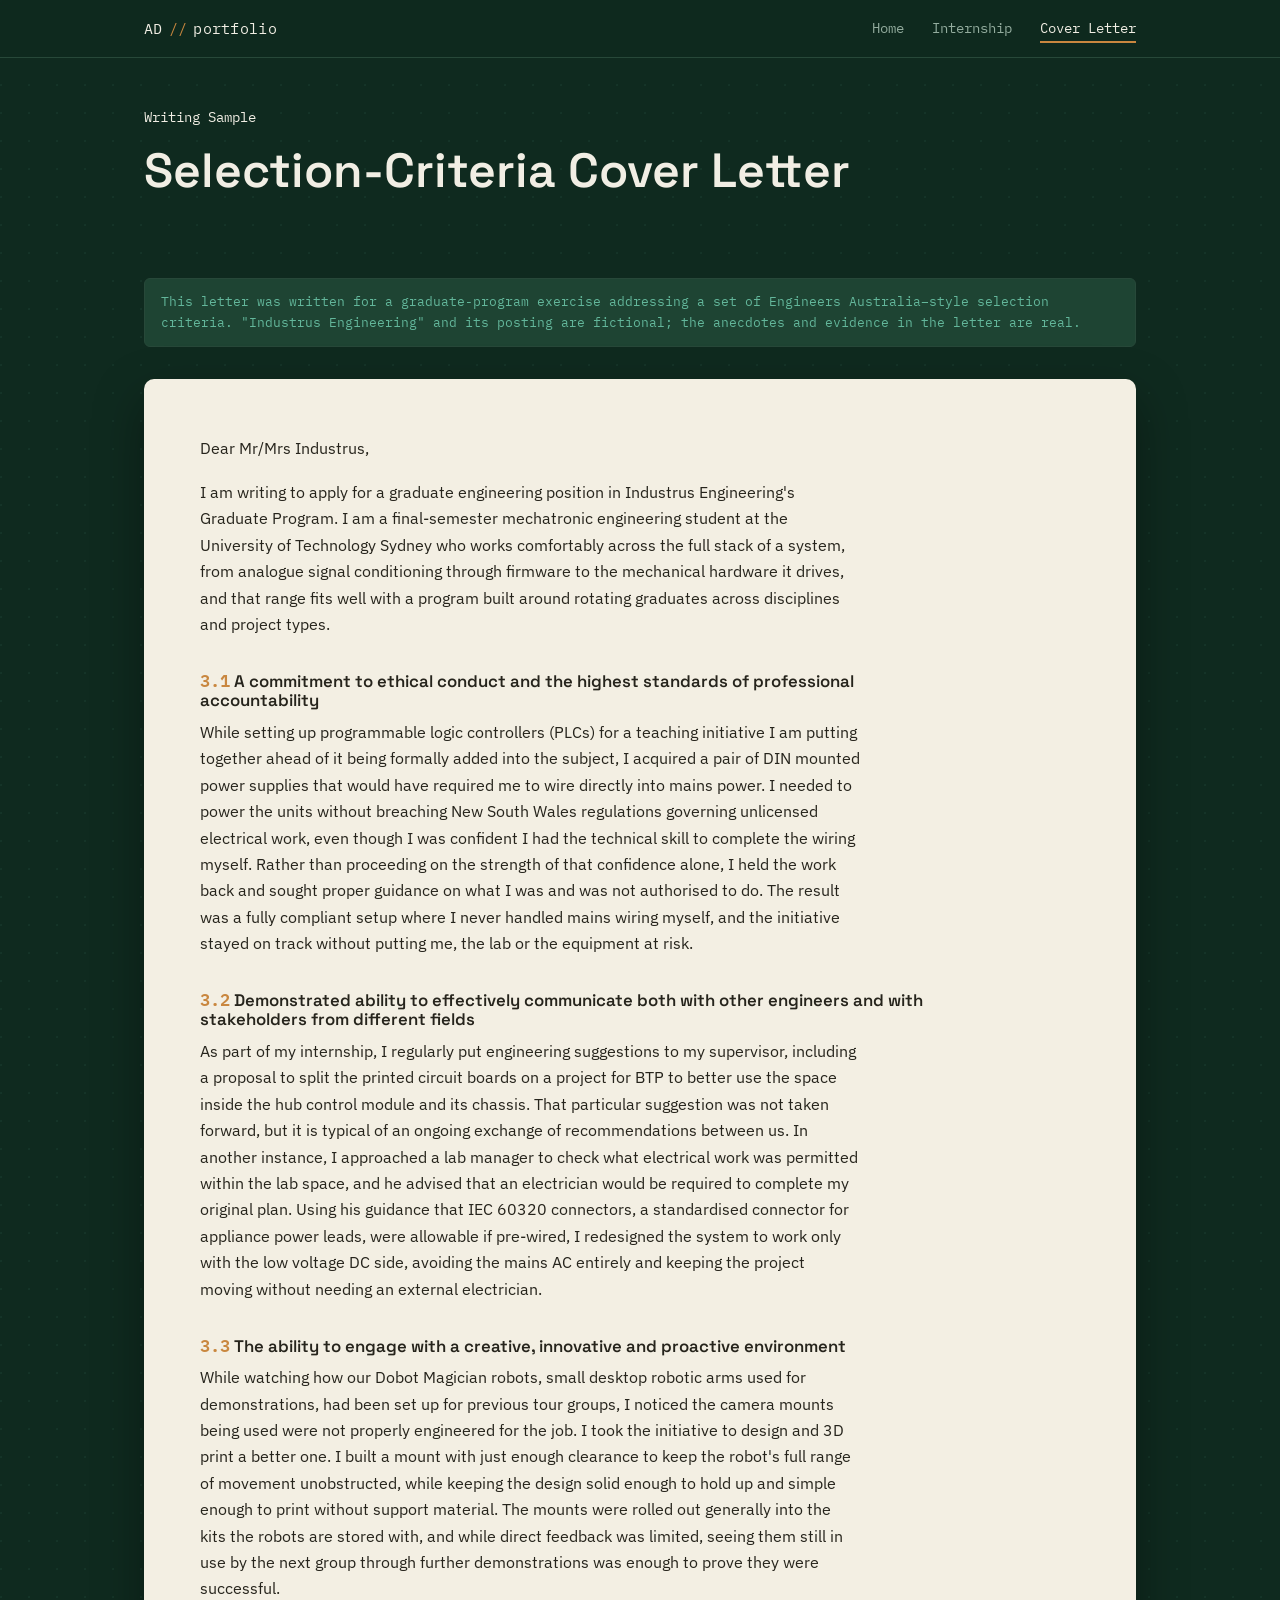
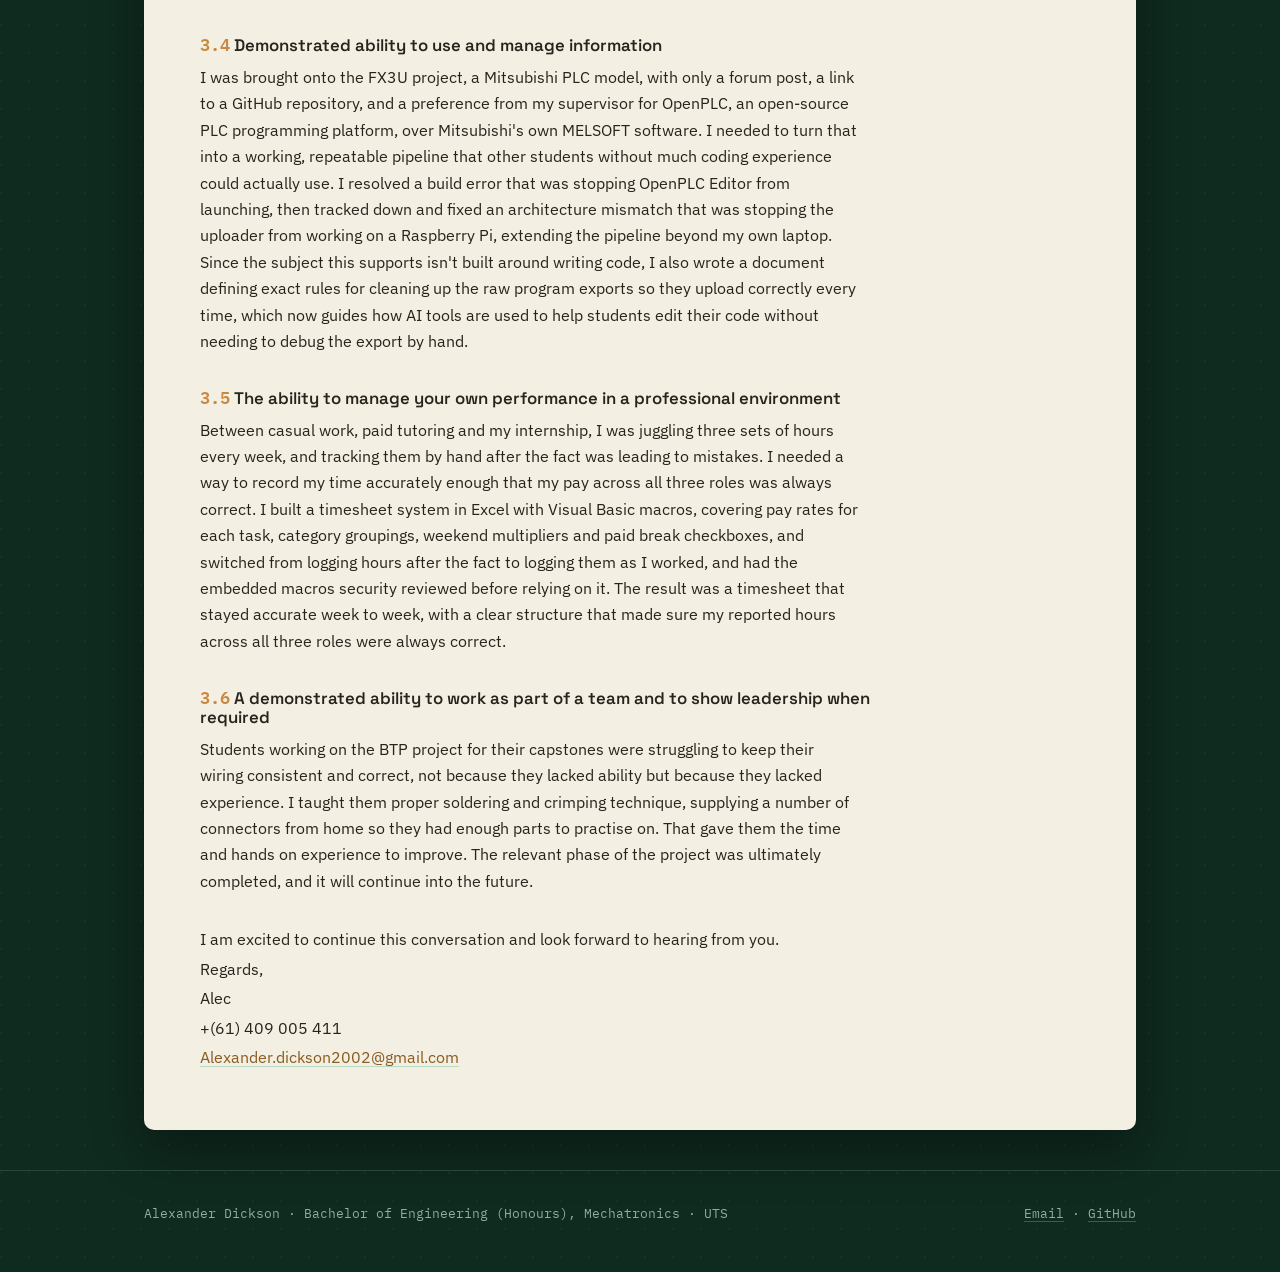
==== docs/cover-letter.html @ 845fa2f6 "Push initial website conversion" ====
<!DOCTYPE html>
<html lang="en">
<head>
<meta charset="UTF-8">
<meta name="viewport" content="width=device-width, initial-scale=1.0">
<title>Cover Letter Sample — Alexander Dickson</title>
<meta name="description" content="Sample selection-criteria cover letter by Alexander Dickson.">
<link rel="icon" href="data:image/svg+xml,<svg xmlns=%22http://www.w3.org/2000/svg%22 viewBox=%220 0 32 32%22><rect width=%2232%22 height=%2232%22 rx=%226%22 fill=%22%230F2A1F%22/><circle cx=%228%22 cy=%2216%22 r=%222.4%22 fill=%22%23C9873F%22/><circle cx=%2224%22 cy=%2216%22 r=%222.4%22 fill=%22%2363B79B%22/><line x1=%228%22 y1=%2216%22 x2=%2224%22 y2=%2216%22 stroke=%22%23C9873F%22 stroke-width=%222%22/></svg>">
<link rel="stylesheet" href="assets/css/style.css">
</head>
<body>

<nav class="site-nav">
  <div class="site-nav__inner">
    <a href="index.html" class="brand">AD<span class="brand__dot">//</span>portfolio</a>
    <button class="nav-toggle" aria-label="Toggle navigation" aria-expanded="false">&#9776;</button>
    <ul class="nav-links">
      <li><a href="index.html">Home</a></li>
      <li><a href="internship.html">Internship</a></li>
      <li><a href="cover-letter.html" aria-current="page">Cover Letter</a></li>
    </ul>
  </div>
</nav>

<main class="wrap wrap--wide">
  <header class="section" style="padding-top: 48px;">
    <p class="hero__eyebrow mono">Writing Sample</p>
    <h1>Selection-Criteria Cover Letter</h1>
  </header>

  <p class="doc-note">This letter was written for a graduate-program exercise addressing a set of Engineers Australia&ndash;style selection criteria. "Industrus Engineering" and its posting are fictional; the anecdotes and evidence in the letter are real.</p>

  <article class="doc-card">
    <p>Dear Mr/Mrs Industrus,</p>

    <p>I am writing to apply for a graduate engineering position in Industrus Engineering's Graduate Program. I am a final-semester mechatronic engineering student at the University of Technology Sydney who works comfortably across the full stack of a system, from analogue signal conditioning through firmware to the mechanical hardware it drives, and that range fits well with a program built around rotating graduates across disciplines and project types.</p>

    <h3><span class="mono">3.1</span> A commitment to ethical conduct and the highest standards of professional accountability</h3>
    <p>While setting up programmable logic controllers (PLCs) for a teaching initiative I am putting together ahead of it being formally added into the subject, I acquired a pair of DIN mounted power supplies that would have required me to wire directly into mains power. I needed to power the units without breaching New South Wales regulations governing unlicensed electrical work, even though I was confident I had the technical skill to complete the wiring myself. Rather than proceeding on the strength of that confidence alone, I held the work back and sought proper guidance on what I was and was not authorised to do. The result was a fully compliant setup where I never handled mains wiring myself, and the initiative stayed on track without putting me, the lab or the equipment at risk.</p>

    <h3><span class="mono">3.2</span> Demonstrated ability to effectively communicate both with other engineers and with stakeholders from different fields</h3>
    <p>As part of my internship, I regularly put engineering suggestions to my supervisor, including a proposal to split the printed circuit boards on a project for BTP to better use the space inside the hub control module and its chassis. That particular suggestion was not taken forward, but it is typical of an ongoing exchange of recommendations between us. In another instance, I approached a lab manager to check what electrical work was permitted within the lab space, and he advised that an electrician would be required to complete my original plan. Using his guidance that IEC 60320 connectors, a standardised connector for appliance power leads, were allowable if pre-wired, I redesigned the system to work only with the low voltage DC side, avoiding the mains AC entirely and keeping the project moving without needing an external electrician.</p>

    <h3><span class="mono">3.3</span> The ability to engage with a creative, innovative and proactive environment</h3>
    <p>While watching how our Dobot Magician robots, small desktop robotic arms used for demonstrations, had been set up for previous tour groups, I noticed the camera mounts being used were not properly engineered for the job. I took the initiative to design and 3D print a better one. I built a mount with just enough clearance to keep the robot's full range of movement unobstructed, while keeping the design solid enough to hold up and simple enough to print without support material. The mounts were rolled out generally into the kits the robots are stored with, and while direct feedback was limited, seeing them still in use by the next group through further demonstrations was enough to prove they were successful.</p>

    <h3><span class="mono">3.4</span> Demonstrated ability to use and manage information</h3>
    <p>I was brought onto the FX3U project, a Mitsubishi PLC model, with only a forum post, a link to a GitHub repository, and a preference from my supervisor for OpenPLC, an open-source PLC programming platform, over Mitsubishi's own MELSOFT software. I needed to turn that into a working, repeatable pipeline that other students without much coding experience could actually use. I resolved a build error that was stopping OpenPLC Editor from launching, then tracked down and fixed an architecture mismatch that was stopping the uploader from working on a Raspberry Pi, extending the pipeline beyond my own laptop. Since the subject this supports isn't built around writing code, I also wrote a document defining exact rules for cleaning up the raw program exports so they upload correctly every time, which now guides how AI tools are used to help students edit their code without needing to debug the export by hand.</p>

    <h3><span class="mono">3.5</span> The ability to manage your own performance in a professional environment</h3>
    <p>Between casual work, paid tutoring and my internship, I was juggling three sets of hours every week, and tracking them by hand after the fact was leading to mistakes. I needed a way to record my time accurately enough that my pay across all three roles was always correct. I built a timesheet system in Excel with Visual Basic macros, covering pay rates for each task, category groupings, weekend multipliers and paid break checkboxes, and switched from logging hours after the fact to logging them as I worked, and had the embedded macros security reviewed before relying on it. The result was a timesheet that stayed accurate week to week, with a clear structure that made sure my reported hours across all three roles were always correct.</p>

    <h3><span class="mono">3.6</span> A demonstrated ability to work as part of a team and to show leadership when required</h3>
    <p>Students working on the BTP project for their capstones were struggling to keep their wiring consistent and correct, not because they lacked ability but because they lacked experience. I taught them proper soldering and crimping technique, supplying a number of connectors from home so they had enough parts to practise on. That gave them the time and hands on experience to improve. The relevant phase of the project was ultimately completed, and it will continue into the future.</p>

    <div class="sign-off">
      <p>I am excited to continue this conversation and look forward to hearing from you.</p>
      <p>Regards,</p>
      <p>Alec</p>
      <p>+(61) 409 005 411</p>
      <p><a href="mailto:Alexander.dickson2002@gmail.com">Alexander.dickson2002@gmail.com</a></p>
    </div>
  </article>
</main>

<footer class="site-footer">
  <div class="site-footer__inner">
    <span>Alexander Dickson &middot; Bachelor of Engineering (Honours), Mechatronics &middot; UTS</span>
    <span><a href="mailto:alexander.dickson2002@gmail.com">Email</a> &middot; <a href="https://github.com/AlecDicko" target="_blank" rel="noopener">GitHub</a></span>
  </div>
</footer>

<script src="assets/js/main.js"></script>
</body>
</html>
---- docs/assets/css/style.css ----
/* =========================================================
   Alexander Dickson — Mechatronic Engineering Portfolio
   Design language: PCB fabrication — solder-mask green,
   copper traces, silkscreen text.
   ========================================================= */

@import url('https://fonts.googleapis.com/css2?family=Space+Grotesk:wght@500;600;700&family=IBM+Plex+Sans:wght@400;500;600&family=IBM+Plex+Mono:wght@400;500&display=swap');

:root {
  --bg: #0F2A1F;
  --panel: #17392B;
  --panel-light: #1E4433;
  --paper: #F3EFE3;
  --paper-ink: #26241C;
  --ink: #F1EEE4;
  --muted: #93AC9E;
  --copper: #C9873F;
  --copper-bright: #E1A25A;
  --trace: #63B79B;
  --border: #274839;
  --max: 780px;

  color-scheme: dark;
}

* { box-sizing: border-box; }

html {
  scroll-behavior: smooth;
  scroll-padding-top: 84px;
}

body {
  margin: 0;
  background: var(--bg);
  background-image:
    radial-gradient(circle at 1px 1px, rgba(99, 183, 155, 0.07) 1px, transparent 1px);
  background-size: 28px 28px;
  color: var(--ink);
  font-family: 'IBM Plex Sans', -apple-system, BlinkMacSystemFont, sans-serif;
  font-size: 16px;
  line-height: 1.65;
  -webkit-font-smoothing: antialiased;
}

h1, h2, h3 {
  font-family: 'Space Grotesk', 'IBM Plex Sans', sans-serif;
  line-height: 1.15;
  margin: 0 0 0.5em 0;
  font-weight: 600;
}

h1 { font-size: clamp(2.1rem, 4vw, 3rem); }
h2 { font-size: clamp(1.5rem, 2.6vw, 1.9rem); color: var(--copper-bright); }
h3 { font-size: 1.15rem; color: var(--ink); }

p { margin: 0 0 1.1em 0; max-width: 68ch; }

a {
  color: var(--trace);
  text-decoration-color: rgba(99, 183, 155, 0.4);
  text-underline-offset: 3px;
  transition: color 0.15s ease, text-decoration-color 0.15s ease;
}
a:hover, a:focus-visible { color: var(--copper-bright); text-decoration-color: var(--copper-bright); }

:focus-visible {
  outline: 2px solid var(--copper-bright);
  outline-offset: 3px;
}

.mono {
  font-family: 'IBM Plex Mono', monospace;
}

/* ---------- Layout shell ---------- */

.wrap {
  max-width: var(--max);
  margin: 0 auto;
  padding: 0 24px;
}

.wrap--wide {
  max-width: 1040px;
}

/* ---------- Nav ---------- */

.site-nav {
  position: sticky;
  top: 0;
  z-index: 50;
  background: rgba(15, 42, 31, 0.92);
  -webkit-backdrop-filter: blur(6px);
  backdrop-filter: blur(6px);
  border-bottom: 1px solid var(--border);
}

.site-nav__inner {
  max-width: 1040px;
  margin: 0 auto;
  padding: 16px 24px;
  display: flex;
  align-items: center;
  justify-content: space-between;
  gap: 16px;
}

.brand {
  font-family: 'IBM Plex Mono', monospace;
  font-size: 0.95rem;
  color: var(--ink);
  text-decoration: none;
  letter-spacing: 0.02em;
  display: flex;
  align-items: baseline;
  gap: 6px;
}
.brand:hover { color: var(--ink); text-decoration: none; }
.brand__dot { color: var(--copper); }

.nav-links {
  display: flex;
  gap: 28px;
  list-style: none;
  margin: 0;
  padding: 0;
  font-family: 'IBM Plex Mono', monospace;
  font-size: 0.85rem;
}

.nav-links a {
  color: var(--muted);
  text-decoration: none;
  padding-bottom: 4px;
  border-bottom: 2px solid transparent;
}

.nav-links a:hover,
.nav-links a[aria-current="page"] {
  color: var(--ink);
  border-bottom-color: var(--copper);
}

.nav-toggle {
  display: none;
  background: none;
  border: 1px solid var(--border);
  border-radius: 6px;
  color: var(--ink);
  width: 38px;
  height: 34px;
  font-size: 1.1rem;
  cursor: pointer;
}

@media (max-width: 640px) {
  .nav-links {
    position: absolute;
    top: 100%;
    left: 0;
    right: 0;
    background: var(--panel);
    border-bottom: 1px solid var(--border);
    flex-direction: column;
    gap: 0;
    display: none;
  }
  .nav-links.is-open { display: flex; }
  .nav-links a {
    padding: 14px 24px;
    width: 100%;
    border-bottom: 1px solid var(--border);
    border-left: 2px solid transparent;
  }
  .nav-links a:hover, .nav-links a[aria-current="page"] {
    border-bottom-color: var(--border);
    border-left-color: var(--copper);
  }
  .nav-toggle { display: block; }
}

/* ---------- Hero (home only) ---------- */

.hero {
  padding: 72px 0 56px;
  overflow: hidden;
}

.hero__grid {
  display: grid;
  grid-template-columns: 1.2fr 0.8fr;
  gap: 48px;
  align-items: center;
}

@media (max-width: 780px) {
  .hero__grid { grid-template-columns: 1fr; }
  .hero__portrait { order: -1; margin: 0 auto; }
}

.hero__eyebrow {
  font-family: 'IBM Plex Mono', monospace;
  font-size: 0.85rem;
  color: var(--trace);
  margin: 0 0 14px 0;
}

.hero__title {
  animation: rise 0.7s ease both;
}

.hero__sub {
  color: var(--muted);
  max-width: 46ch;
  animation: rise 0.7s 0.1s ease both;
}

.hero__contact {
  display: flex;
  flex-wrap: wrap;
  gap: 14px 22px;
  font-family: 'IBM Plex Mono', monospace;
  font-size: 0.85rem;
  color: var(--muted);
  animation: rise 0.7s 0.2s ease both;
}
.hero__contact a { color: var(--muted); }
.hero__contact a:hover { color: var(--copper-bright); }

.hero__portrait-wrap {
  position: relative;
  width: min(280px, 70vw);
  animation: rise 0.7s 0.15s ease both;
}

.hero__portrait {
  width: 100%;
  aspect-ratio: 1 / 1;
  object-fit: cover;
  border-radius: 14px;
  border: 2px solid var(--copper);
  box-shadow: 0 0 0 6px rgba(201, 135, 63, 0.08);
  display: block;
}

.hero__tags {
  list-style: none;
  margin: 18px 0 0 0;
  padding: 0;
  display: flex;
  flex-direction: column;
  gap: 8px;
}

.hero__tags li {
  font-family: 'IBM Plex Mono', monospace;
  font-size: 0.78rem;
  color: var(--trace);
  background: var(--panel-light);
  border: 1px solid var(--border);
  padding: 6px 10px;
  border-radius: 4px;
  position: relative;
}

.hero__tags li::before {
  content: "";
  position: absolute;
  left: -13px;
  top: 50%;
  width: 12px;
  height: 1px;
  background: var(--border);
}

@keyframes rise {
  from { opacity: 0; transform: translateY(10px); }
  to { opacity: 1; transform: translateY(0); }
}

@media (prefers-reduced-motion: reduce) {
  .hero__title, .hero__sub, .hero__contact, .hero__portrait-wrap {
    animation: none;
  }
}

/* ---------- Trace divider ---------- */

.trace-divider {
  display: flex;
  align-items: center;
  gap: 10px;
  margin: 8px 0 40px 0;
  color: var(--border);
}
.trace-divider::before,
.trace-divider::after {
  content: "";
  flex: 1;
  height: 1px;
  background: var(--border);
}
.trace-divider__via {
  width: 7px;
  height: 7px;
  border-radius: 50%;
  border: 1.5px solid var(--copper);
  flex: none;
}

/* ---------- Sections ---------- */

.section {
  padding: 8px 0 56px 0;
}

.section > p, .section > ul { color: var(--ink); }

.lede {
  font-size: 1.08rem;
  color: var(--ink);
}

.muted { color: var(--muted); }

/* ---------- Q&A (internship page) ---------- */

.qa {
  display: grid;
  gap: 40px;
}

.qa__item {
  border-left: 2px solid var(--border);
  padding-left: 22px;
}

.qa__q {
  font-family: 'IBM Plex Mono', monospace;
  font-size: 0.82rem;
  color: var(--copper-bright);
  text-transform: none;
  margin-bottom: 10px;
  line-height: 1.5;
}

/* ---------- Cover letter (document card) ---------- */

.doc-note {
  font-family: 'IBM Plex Mono', monospace;
  font-size: 0.82rem;
  color: var(--trace);
  background: var(--panel-light);
  border: 1px solid var(--border);
  border-radius: 6px;
  padding: 12px 16px;
  margin-bottom: 32px;
  max-width: none;
}

.doc-card {
  background: var(--paper);
  color: var(--paper-ink);
  border-radius: 10px;
  padding: clamp(28px, 5vw, 56px);
  box-shadow: 0 20px 50px rgba(0,0,0,0.35);
}

.doc-card p, .doc-card h3 { max-width: 66ch; color: var(--paper-ink); }
.doc-card h3 { font-family: 'Space Grotesk', sans-serif; color: var(--paper-ink); font-size: 1.05rem; margin-top: 2em; }
.doc-card h3 .mono { color: var(--copper); }
.doc-card a { color: #8a5a20; }
.doc-card a:hover { color: #6b4517; }

.doc-card .sign-off {
  margin-top: 2em;
}

.doc-card .sign-off p { margin: 0.2em 0; }

/* ---------- Footer ---------- */

.site-footer {
  border-top: 1px solid var(--border);
  padding: 32px 0 48px 0;
  margin-top: 40px;
}

.site-footer__inner {
  max-width: 1040px;
  margin: 0 auto;
  padding: 0 24px;
  display: flex;
  flex-wrap: wrap;
  justify-content: space-between;
  gap: 16px;
  font-family: 'IBM Plex Mono', monospace;
  font-size: 0.8rem;
  color: var(--muted);
}

.site-footer a { color: var(--muted); }
.site-footer a:hover { color: var(--copper-bright); }
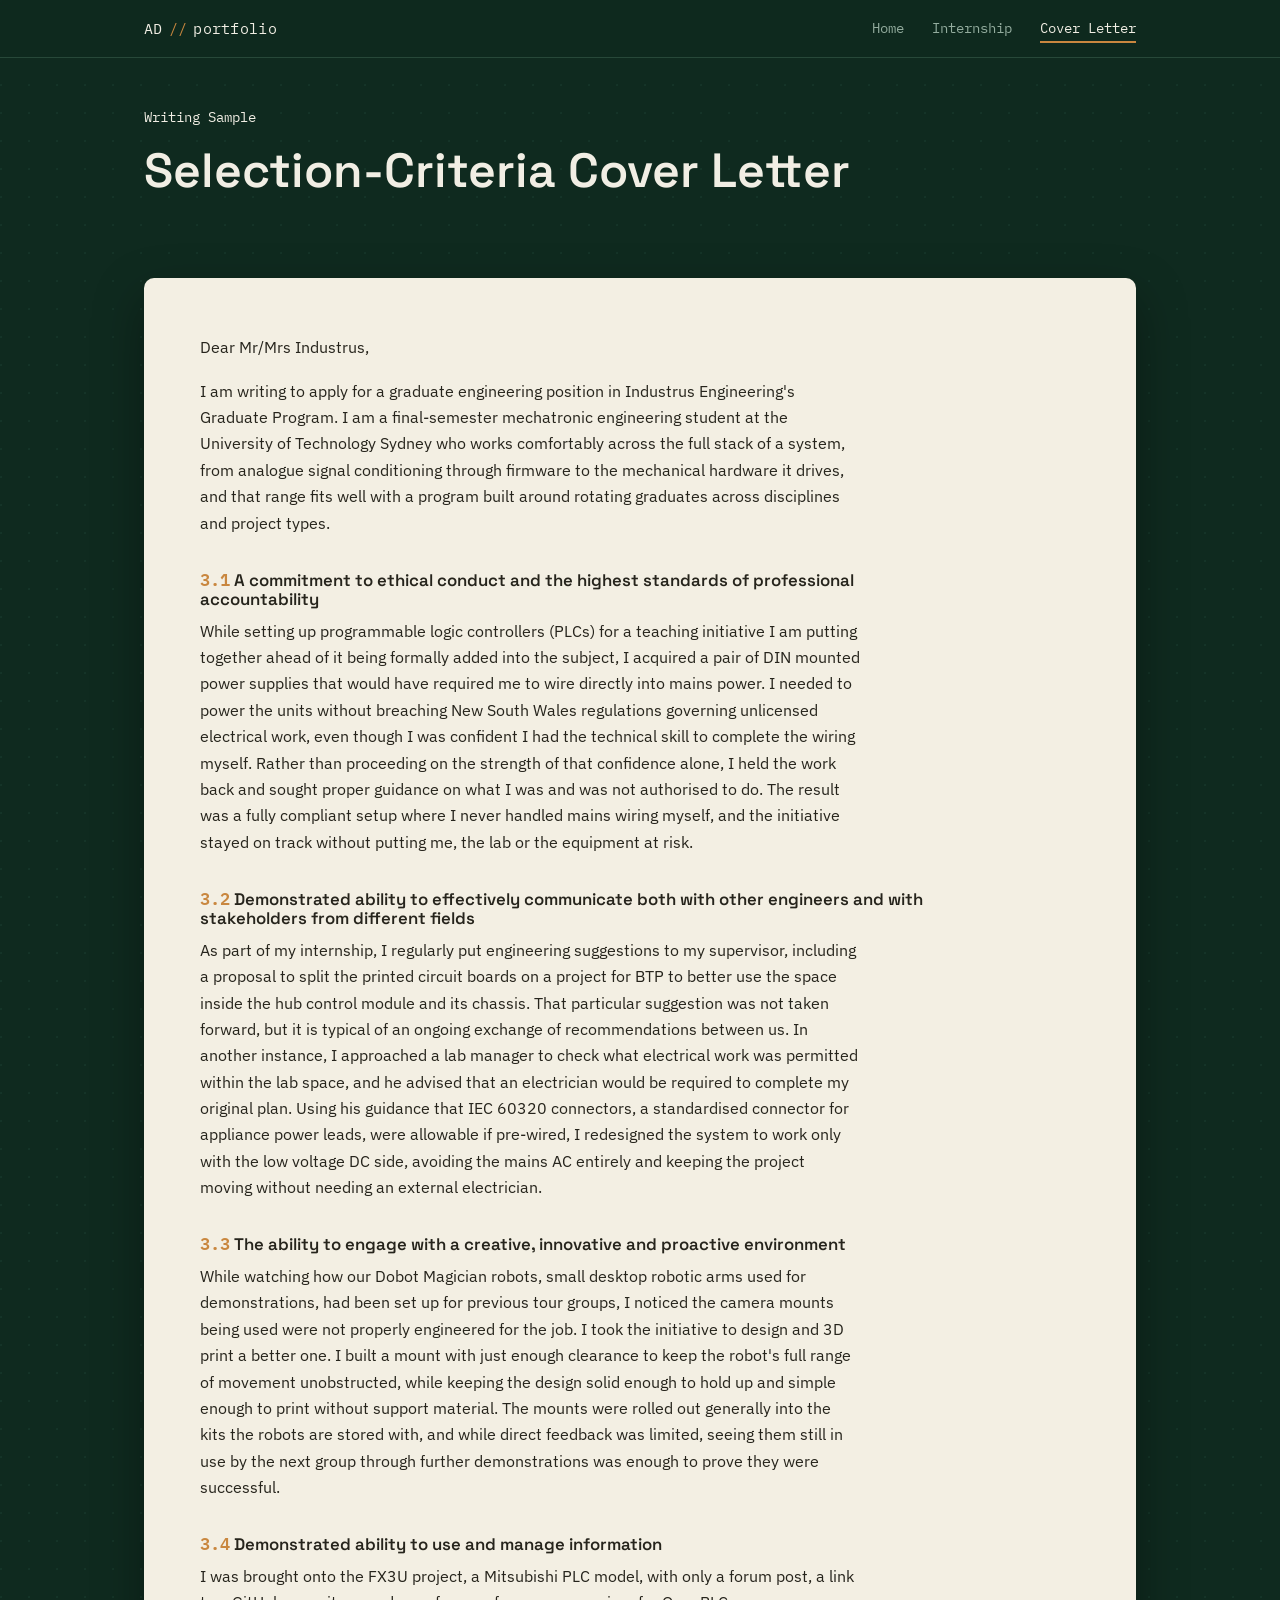
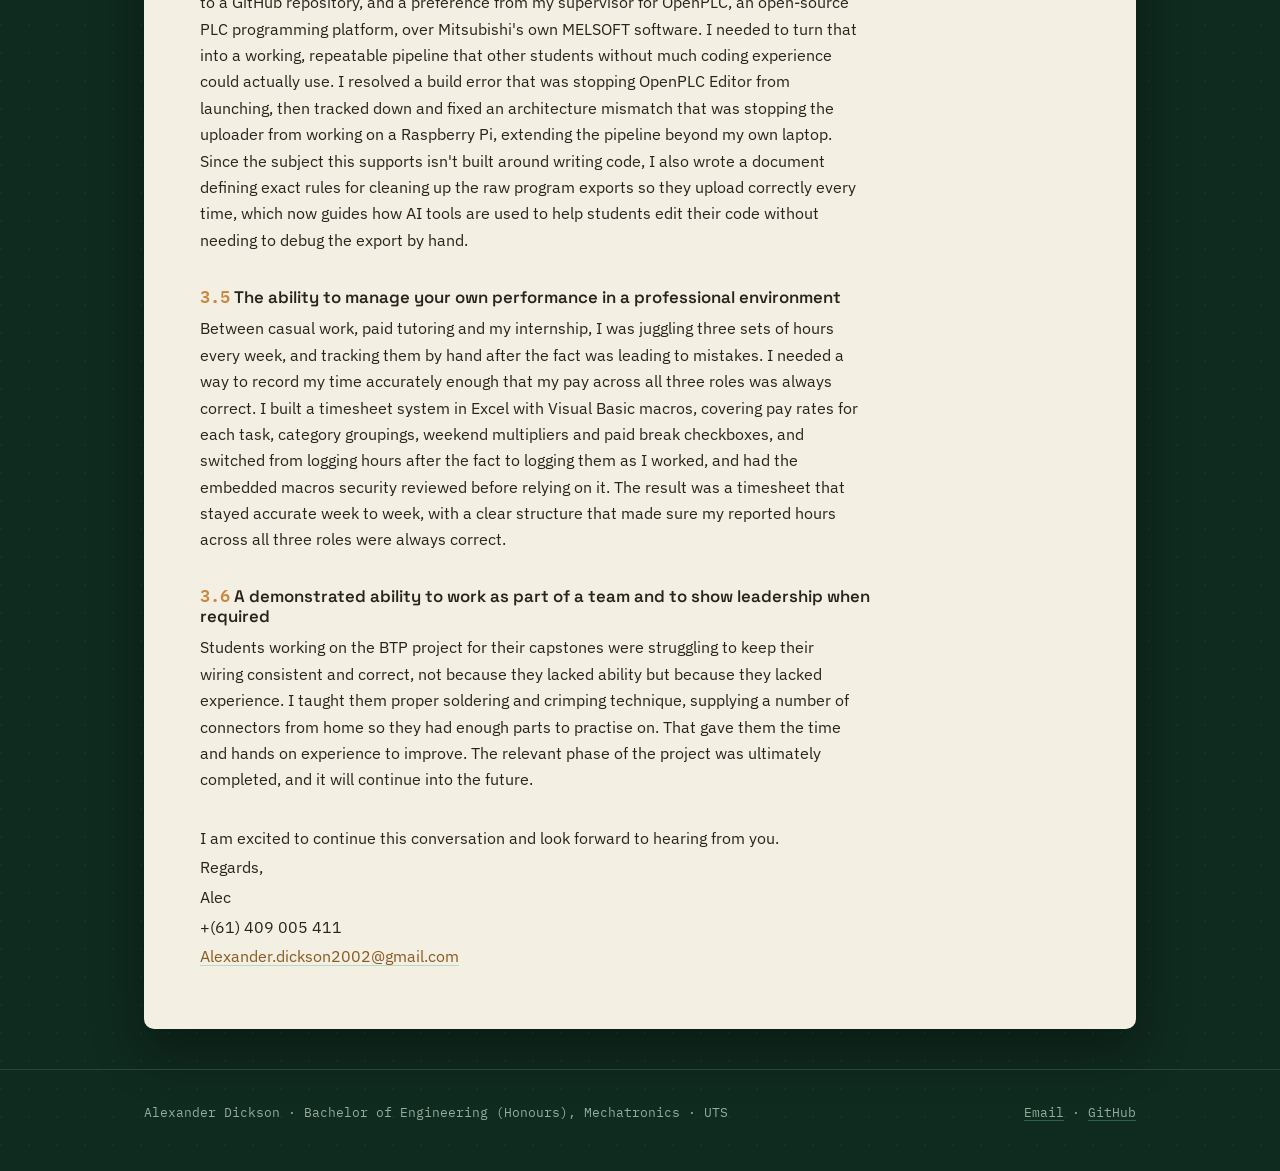
==== commit 87f80e71: "Pre-CV changes" ====
--- a/docs/cover-letter.html
+++ b/docs/cover-letter.html
@@ -4,7 +4,7 @@
 <meta charset="UTF-8">
 <meta name="viewport" content="width=device-width, initial-scale=1.0">
 <title>Cover Letter Sample — Alexander Dickson</title>
-<meta name="description" content="Sample selection-criteria cover letter by Alexander Dickson.">
+<meta name="description" content="Sample selection-criteria cover letter.">
 <link rel="icon" href="data:image/svg+xml,<svg xmlns=%22http://www.w3.org/2000/svg%22 viewBox=%220 0 32 32%22><rect width=%2232%22 height=%2232%22 rx=%226%22 fill=%22%230F2A1F%22/><circle cx=%228%22 cy=%2216%22 r=%222.4%22 fill=%22%23C9873F%22/><circle cx=%2224%22 cy=%2216%22 r=%222.4%22 fill=%22%2363B79B%22/><line x1=%228%22 y1=%2216%22 x2=%2224%22 y2=%2216%22 stroke=%22%23C9873F%22 stroke-width=%222%22/></svg>">
 <link rel="stylesheet" href="assets/css/style.css">
 </head>
@@ -27,8 +27,6 @@
     <p class="hero__eyebrow mono">Writing Sample</p>
     <h1>Selection-Criteria Cover Letter</h1>
   </header>
-
-  <p class="doc-note">This letter was written for a graduate-program exercise addressing a set of Engineers Australia&ndash;style selection criteria. "Industrus Engineering" and its posting are fictional; the anecdotes and evidence in the letter are real.</p>
 
   <article class="doc-card">
     <p>Dear Mr/Mrs Industrus,</p>
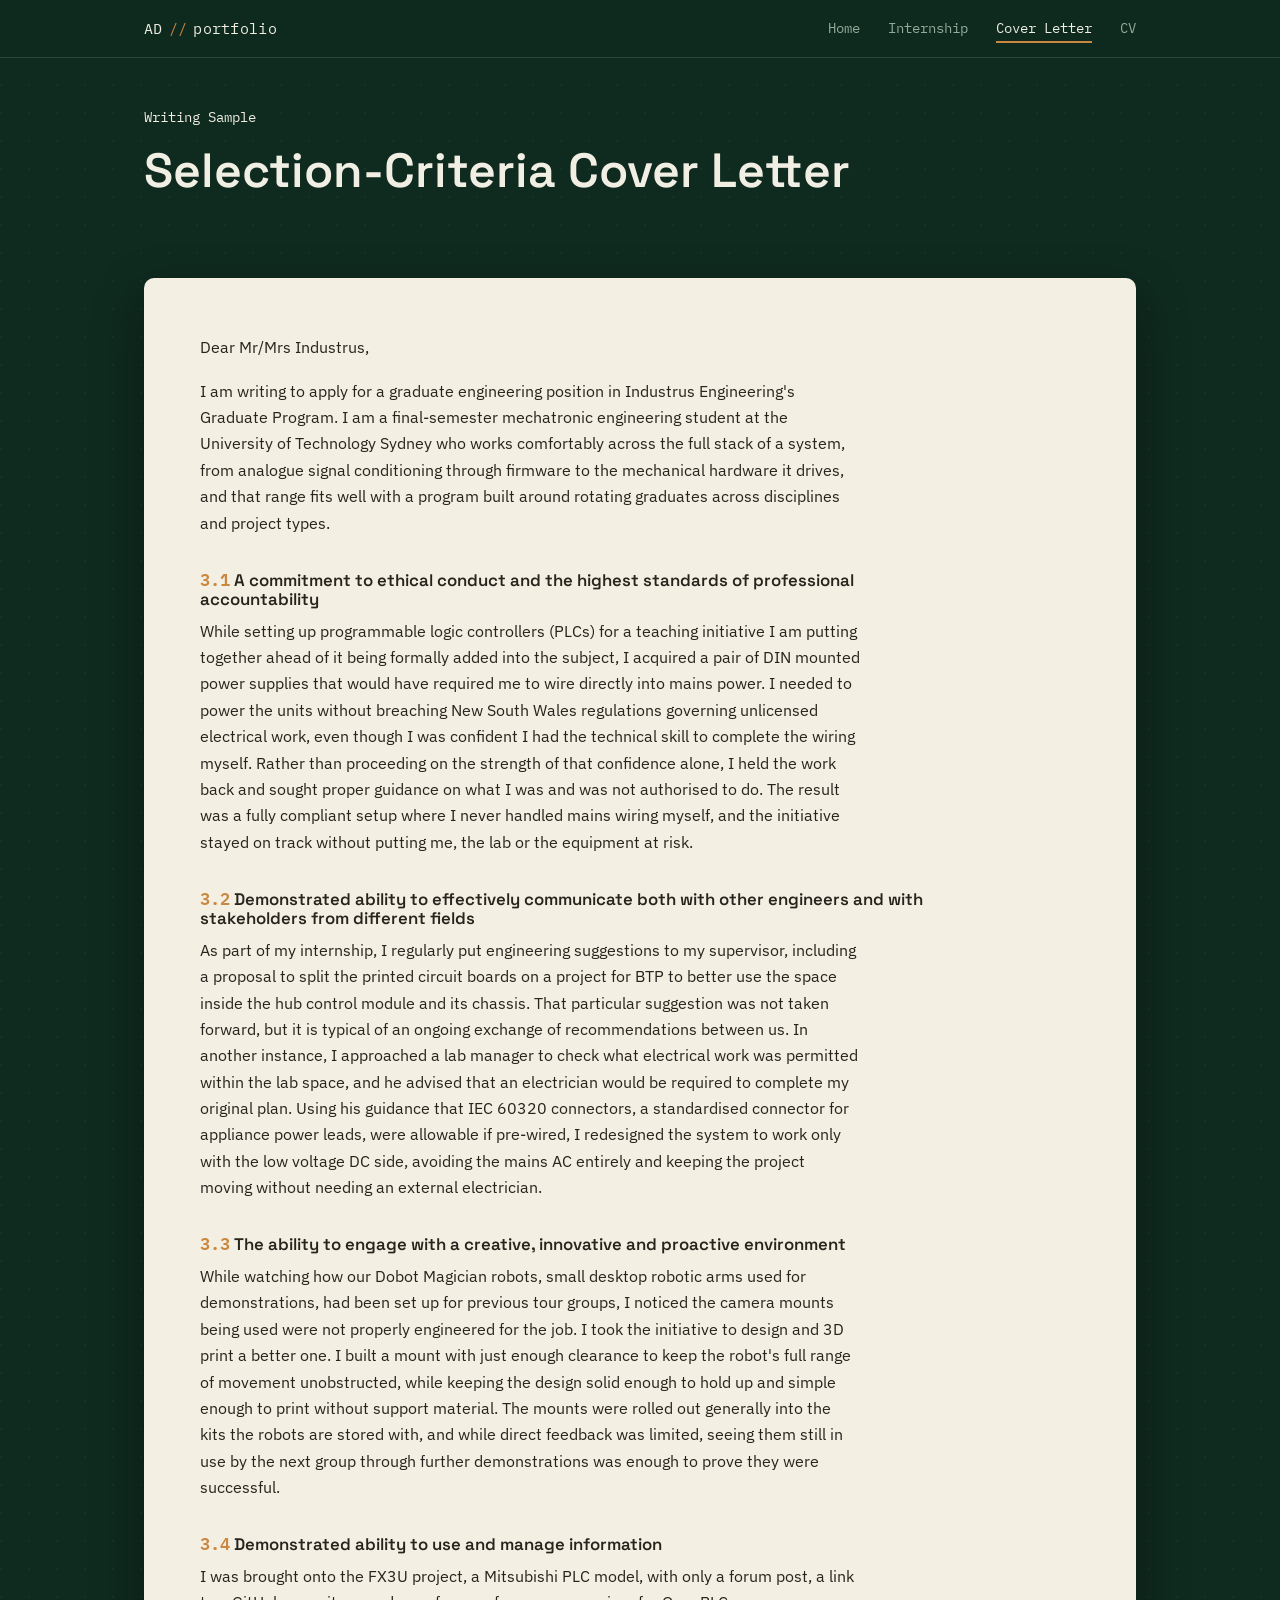
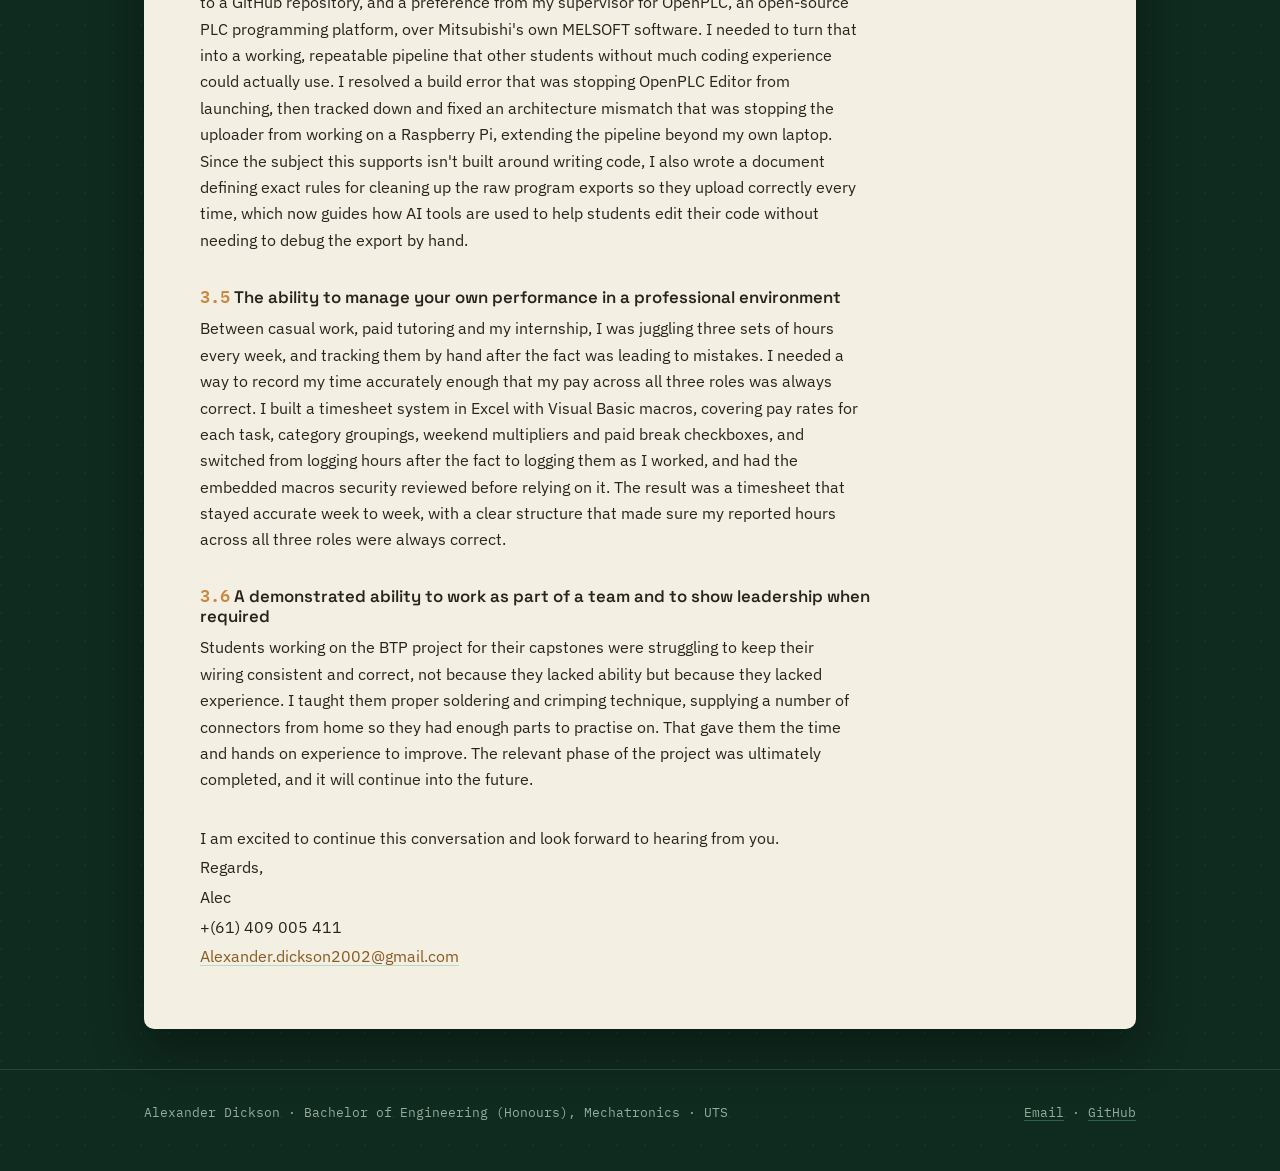
==== commit fe17d5d7: "Implemented CV following previous rollback" ====
--- a/docs/cover-letter.html
+++ b/docs/cover-letter.html
@@ -18,6 +18,7 @@
       <li><a href="index.html">Home</a></li>
       <li><a href="internship.html">Internship</a></li>
       <li><a href="cover-letter.html" aria-current="page">Cover Letter</a></li>
+      <li><a href="cv.html">CV</a></li>
     </ul>
   </div>
 </nav>
--- a/docs/assets/css/style.css
+++ b/docs/assets/css/style.css
@@ -380,6 +380,34 @@
 
 .doc-card .sign-off p { margin: 0.2em 0; }
 
+.doc-card ul {
+  margin: -0.4em 0 1.6em 0;
+  padding-left: 1.2em;
+}
+
+.doc-card li {
+  margin-bottom: 0.4em;
+  max-width: 66ch;
+}
+
+.doc-card .role-meta {
+  color: #6b6354;
+  font-size: 0.92rem;
+  margin: -0.4em 0 0.8em 0;
+}
+
+.doc-card .cv-name {
+  font-family: 'Space Grotesk', sans-serif;
+  font-size: 1.6rem;
+  margin-bottom: 0.15em;
+}
+
+.doc-card .cv-contact {
+  color: #6b6354;
+  margin-bottom: 1.8em;
+}
+.doc-card .cv-contact a { color: #8a5a20; }
+
 /* ---------- Footer ---------- */
 
 .site-footer {
